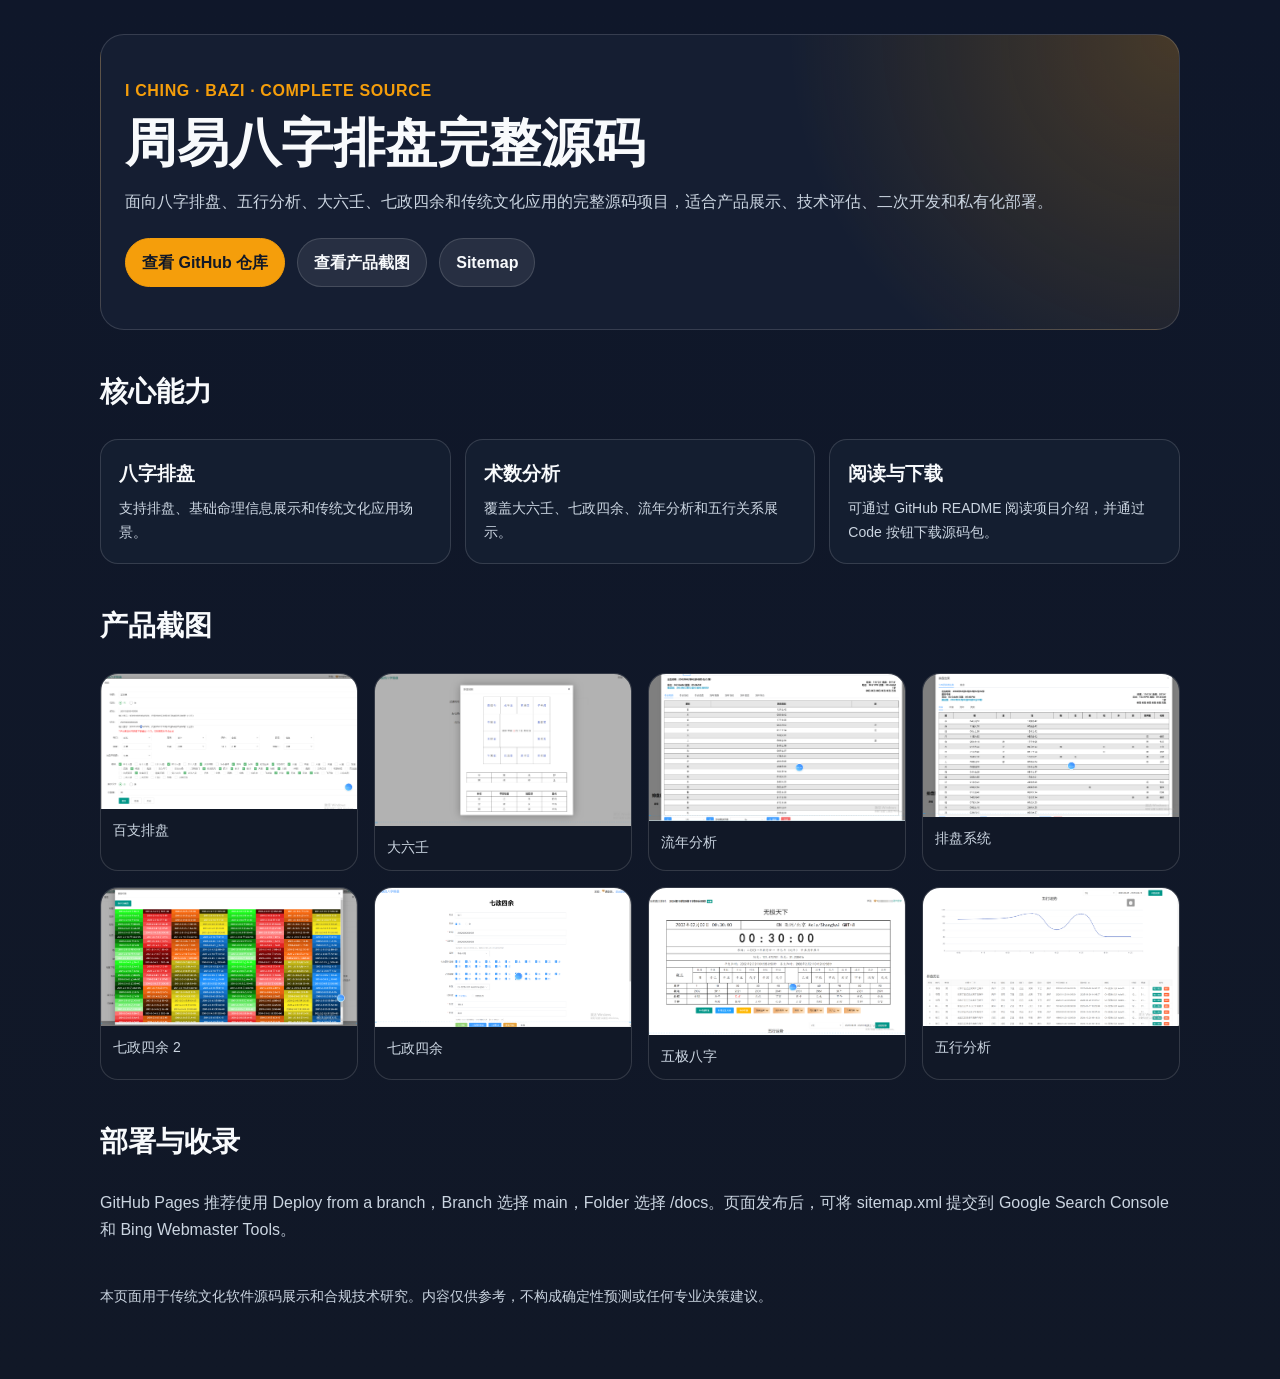
==== docs/index.html @ 068604c2 "Add files via upload" ====
<!doctype html>
<html lang="zh-CN"><head><meta charset="utf-8"><meta name="viewport" content="width=device-width, initial-scale=1"><meta name="google-site-verification" content="rrp5Uvgzi-1-rMxUBfhV3wjlNrFqzwnqiA4e3qsOLEM"><title>I Ching BaZi Complete Source</title><meta name="description" content="周易八字排盘完整源码，支持八字、五行、大六壬、七政四余和传统文化应用。"><link rel="canonical" href="https://alibabama401.github.io/I-Ching-BaZi-Complete-Source/"><meta property="og:type" content="website"><meta property="og:title" content="I Ching BaZi Complete Source"><meta property="og:description" content="周易八字排盘完整源码，适合传统文化软件、命理工具、产品展示和私有化部署。"><meta property="og:url" content="https://alibabama401.github.io/I-Ching-BaZi-Complete-Source/"><meta property="og:image" content="https://alibabama401.github.io/I-Ching-BaZi-Complete-Source/assets/Screenshots/004paipan.png"><style>:root{--bg:#0f172a;--card:#172033;--text:#f8fafc;--muted:#cbd5e1;--brand:#f59e0b;--brand2:#38bdf8;--line:rgba(255,255,255,.14)}*{box-sizing:border-box}body{margin:0;font-family:-apple-system,BlinkMacSystemFont,"Segoe UI","Microsoft YaHei",Arial,sans-serif;background:linear-gradient(180deg,#0f172a,#111827);color:var(--text);line-height:1.7}.wrap{max-width:1120px;margin:0 auto;padding:34px 20px 56px}a{color:var(--brand2);text-decoration:none}.hero{padding:42px 24px;border:1px solid var(--line);border-radius:24px;background:radial-gradient(circle at top right,rgba(245,158,11,.22),transparent 35%),rgba(23,32,51,.9)}.tag{color:var(--brand);font-weight:800;letter-spacing:.04em}h1{margin:10px 0 14px;font-size:clamp(30px,5vw,52px);line-height:1.12}h2{margin-top:38px;font-size:28px}p{color:var(--muted)}.actions{display:flex;flex-wrap:wrap;gap:12px;margin-top:22px}.btn{display:inline-block;padding:10px 16px;border-radius:999px;border:1px solid var(--line);background:rgba(255,255,255,.08);color:var(--text);font-weight:700}.btn.primary{background:var(--brand);color:#111827;border-color:var(--brand)}.grid{display:grid;grid-template-columns:repeat(auto-fit,minmax(220px,1fr));gap:14px;margin-top:18px}.card{padding:18px;border:1px solid var(--line);border-radius:18px;background:rgba(23,32,51,.82)}.card h3{margin:0 0 8px}.card p{margin:0;font-size:14px}.screenshots{display:grid;grid-template-columns:repeat(auto-fit,minmax(250px,1fr));gap:16px;margin-top:18px}figure{margin:0;overflow:hidden;border:1px solid var(--line);border-radius:18px;background:#111827}figure img{display:block;width:100%;height:auto}figcaption{padding:10px 12px;color:var(--muted);font-size:14px}footer{margin-top:42px;color:var(--muted);font-size:14px}</style><script type="application/ld+json">{"@context":"https://schema.org","@type":"SoftwareSourceCode","name":"I Ching BaZi Complete Source","description":"周易八字排盘完整源码，支持八字、五行、大六壬、七政四余和传统文化应用。","codeRepository":"https://github.com/alibabama401/I-Ching-BaZi-Complete-Source","url":"https://alibabama401.github.io/I-Ching-BaZi-Complete-Source/","applicationCategory":"LifestyleApplication","operatingSystem":"Cross-platform","image":["https://alibabama401.github.io/I-Ching-BaZi-Complete-Source/assets/Screenshots/001baizhipaipan.png","https://alibabama401.github.io/I-Ching-BaZi-Complete-Source/assets/Screenshots/004paipan.png","https://alibabama401.github.io/I-Ching-BaZi-Complete-Source/assets/Screenshots/008wuxing.png"],"isAccessibleForFree":true,"inLanguage":"zh-CN"}</script></head><body><main class="wrap"><section class="hero"><div class="tag">I CHING · BAZI · COMPLETE SOURCE</div><h1>周易八字排盘完整源码</h1><p>面向八字排盘、五行分析、大六壬、七政四余和传统文化应用的完整源码项目，适合产品展示、技术评估、二次开发和私有化部署。</p><div class="actions"><a class="btn primary" href="https://github.com/alibabama401/I-Ching-BaZi-Complete-Source">查看 GitHub 仓库</a><a class="btn" href="#screenshots">查看产品截图</a><a class="btn" href="sitemap.xml">Sitemap</a></div></section><section><h2>核心能力</h2><div class="grid"><div class="card"><h3>八字排盘</h3><p>支持排盘、基础命理信息展示和传统文化应用场景。</p></div><div class="card"><h3>术数分析</h3><p>覆盖大六壬、七政四余、流年分析和五行关系展示。</p></div><div class="card"><h3>阅读与下载</h3><p>可通过 GitHub README 阅读项目介绍，并通过 Code 按钮下载源码包。</p></div></div></section><section id="screenshots"><h2>产品截图</h2><div class="screenshots">
        <figure><img src="assets/Screenshots/001baizhipaipan.png" alt="周易八字完整源码 百支排盘 产品截图" loading="lazy"><figcaption>百支排盘</figcaption></figure>
        <figure><img src="assets/Screenshots/002daliuren.png" alt="周易八字完整源码 大六壬 产品截图" loading="lazy"><figcaption>大六壬</figcaption></figure>
        <figure><img src="assets/Screenshots/003liunian.png" alt="周易八字完整源码 流年分析 产品截图" loading="lazy"><figcaption>流年分析</figcaption></figure>
        <figure><img src="assets/Screenshots/004paipan.png" alt="周易八字完整源码 排盘系统 产品截图" loading="lazy"><figcaption>排盘系统</figcaption></figure>
        <figure><img src="assets/Screenshots/005qizheng2.png" alt="周易八字完整源码 七政四余 2 产品截图" loading="lazy"><figcaption>七政四余 2</figcaption></figure>
        <figure><img src="assets/Screenshots/006qizhengsiyu.png" alt="周易八字完整源码 七政四余 产品截图" loading="lazy"><figcaption>七政四余</figcaption></figure>
        <figure><img src="assets/Screenshots/007wujibazi.png" alt="周易八字完整源码 五极八字 产品截图" loading="lazy"><figcaption>五极八字</figcaption></figure>
        <figure><img src="assets/Screenshots/008wuxing.png" alt="周易八字完整源码 五行分析 产品截图" loading="lazy"><figcaption>五行分析</figcaption></figure>
      </div></section><section><h2>部署与收录</h2><p>GitHub Pages 推荐使用 Deploy from a branch，Branch 选择 main，Folder 选择 /docs。页面发布后，可将 sitemap.xml 提交到 Google Search Console 和 Bing Webmaster Tools。</p></section><footer><p>本页面用于传统文化软件源码展示和合规技术研究。内容仅供参考，不构成确定性预测或任何专业决策建议。</p></footer></main></body></html>
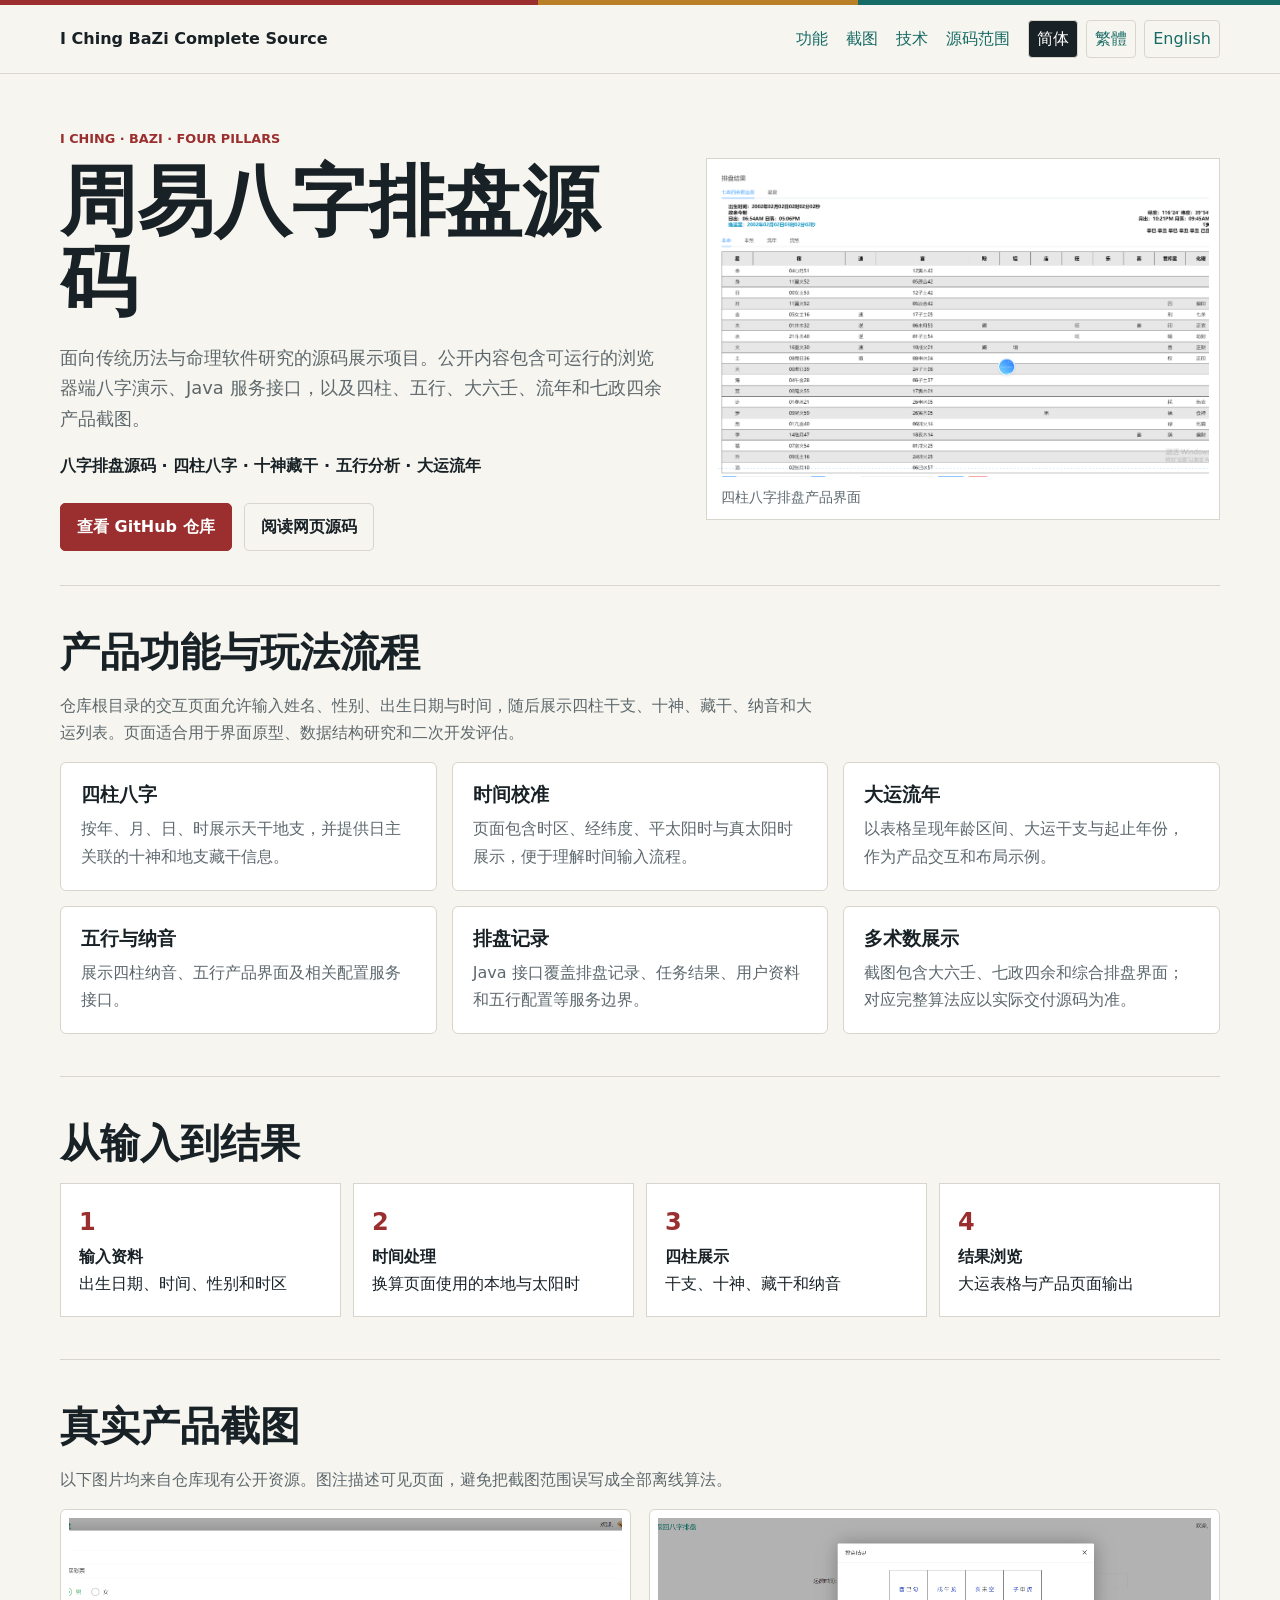
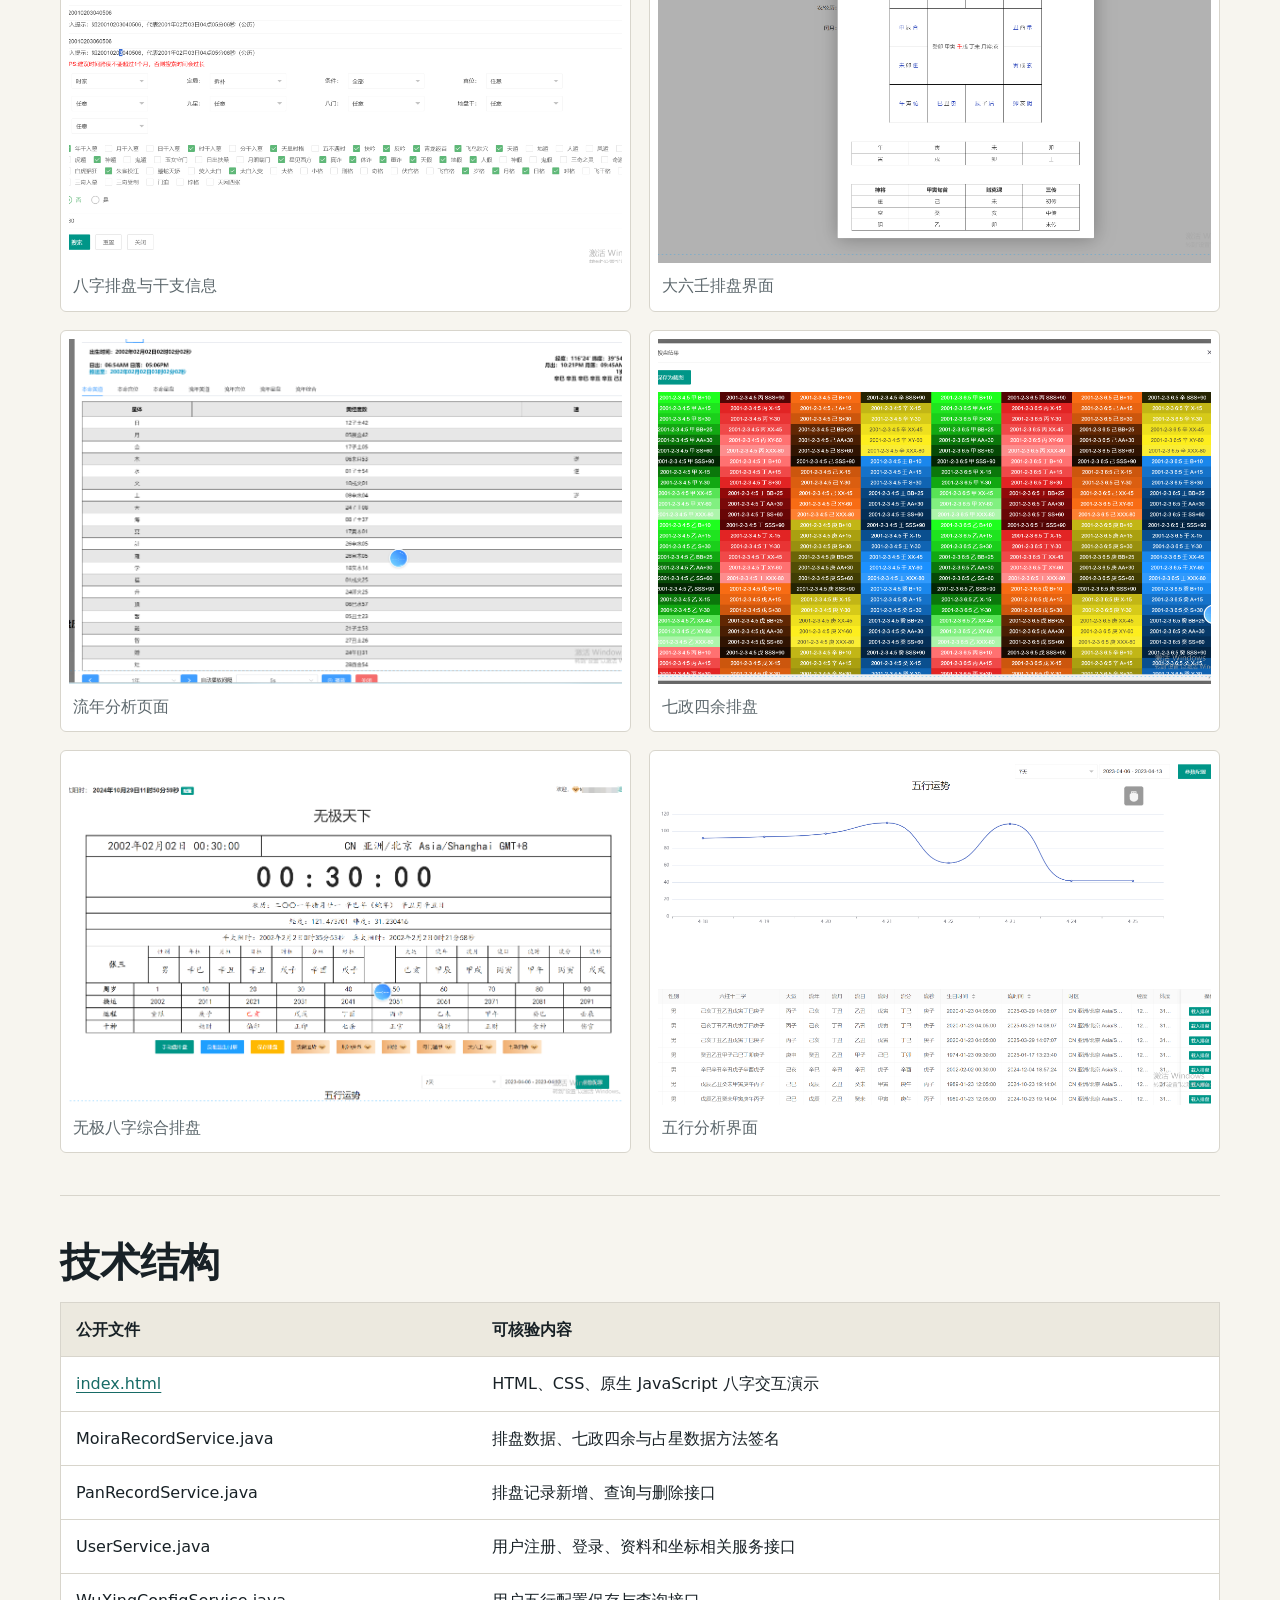
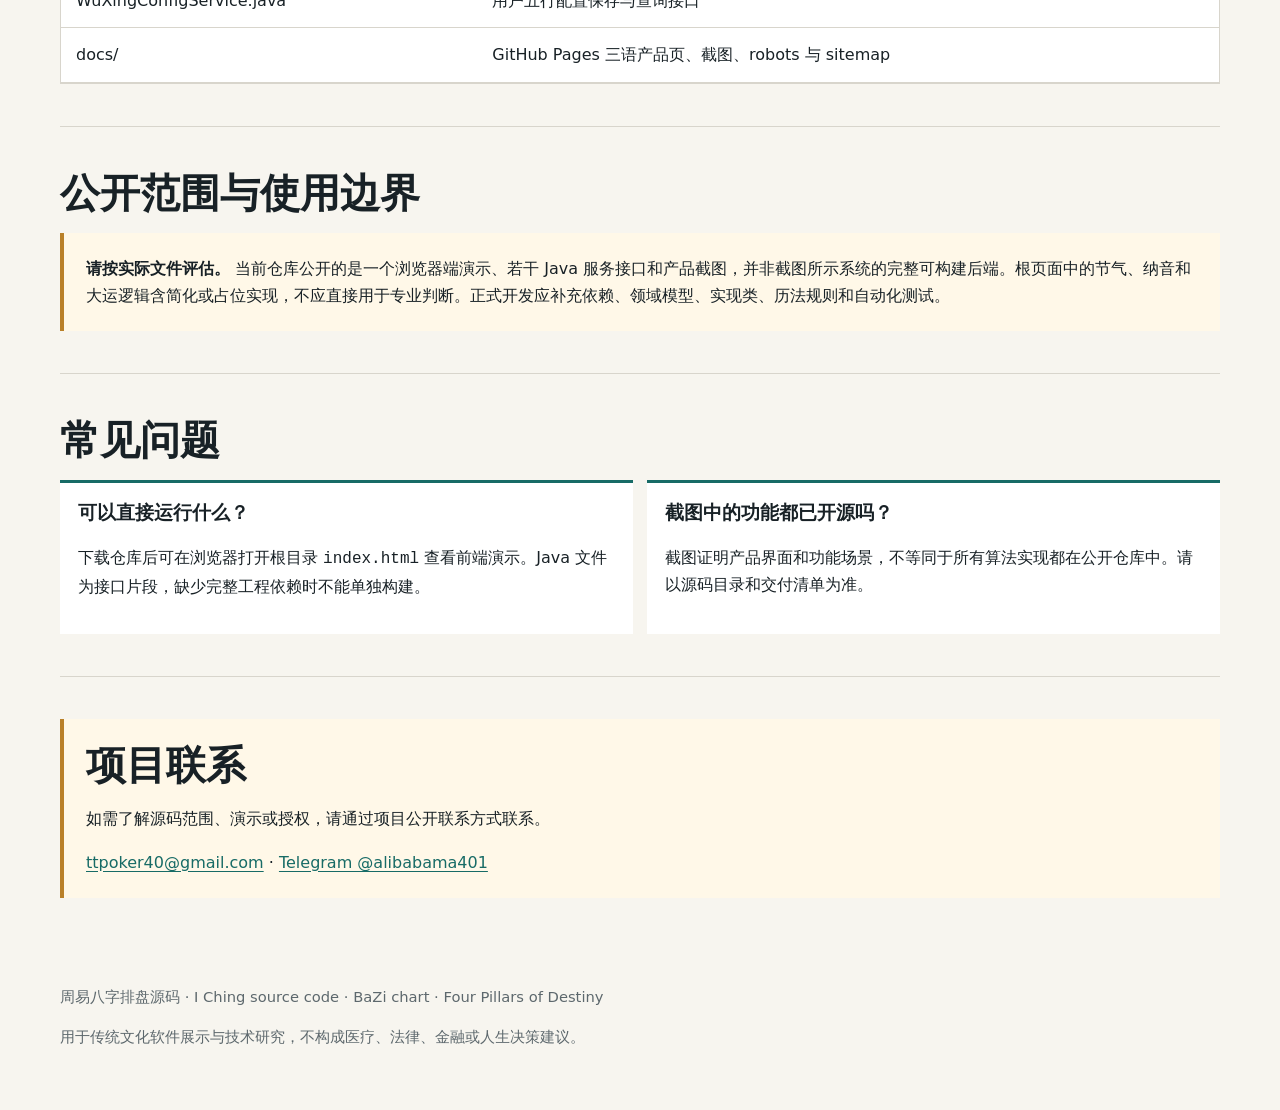
==== commit c9279134: "Add files via upload" ====
--- a/docs/index.html
+++ b/docs/index.html
@@ -1,11 +1,21 @@
-<!doctype html>
-<html lang="zh-CN"><head><meta charset="utf-8"><meta name="viewport" content="width=device-width, initial-scale=1"><meta name="google-site-verification" content="rrp5Uvgzi-1-rMxUBfhV3wjlNrFqzwnqiA4e3qsOLEM"><title>I Ching BaZi Complete Source</title><meta name="description" content="周易八字排盘完整源码，支持八字、五行、大六壬、七政四余和传统文化应用。"><link rel="canonical" href="https://alibabama401.github.io/I-Ching-BaZi-Complete-Source/"><meta property="og:type" content="website"><meta property="og:title" content="I Ching BaZi Complete Source"><meta property="og:description" content="周易八字排盘完整源码，适合传统文化软件、命理工具、产品展示和私有化部署。"><meta property="og:url" content="https://alibabama401.github.io/I-Ching-BaZi-Complete-Source/"><meta property="og:image" content="https://alibabama401.github.io/I-Ching-BaZi-Complete-Source/assets/Screenshots/004paipan.png"><style>:root{--bg:#0f172a;--card:#172033;--text:#f8fafc;--muted:#cbd5e1;--brand:#f59e0b;--brand2:#38bdf8;--line:rgba(255,255,255,.14)}*{box-sizing:border-box}body{margin:0;font-family:-apple-system,BlinkMacSystemFont,"Segoe UI","Microsoft YaHei",Arial,sans-serif;background:linear-gradient(180deg,#0f172a,#111827);color:var(--text);line-height:1.7}.wrap{max-width:1120px;margin:0 auto;padding:34px 20px 56px}a{color:var(--brand2);text-decoration:none}.hero{padding:42px 24px;border:1px solid var(--line);border-radius:24px;background:radial-gradient(circle at top right,rgba(245,158,11,.22),transparent 35%),rgba(23,32,51,.9)}.tag{color:var(--brand);font-weight:800;letter-spacing:.04em}h1{margin:10px 0 14px;font-size:clamp(30px,5vw,52px);line-height:1.12}h2{margin-top:38px;font-size:28px}p{color:var(--muted)}.actions{display:flex;flex-wrap:wrap;gap:12px;margin-top:22px}.btn{display:inline-block;padding:10px 16px;border-radius:999px;border:1px solid var(--line);background:rgba(255,255,255,.08);color:var(--text);font-weight:700}.btn.primary{background:var(--brand);color:#111827;border-color:var(--brand)}.grid{display:grid;grid-template-columns:repeat(auto-fit,minmax(220px,1fr));gap:14px;margin-top:18px}.card{padding:18px;border:1px solid var(--line);border-radius:18px;background:rgba(23,32,51,.82)}.card h3{margin:0 0 8px}.card p{margin:0;font-size:14px}.screenshots{display:grid;grid-template-columns:repeat(auto-fit,minmax(250px,1fr));gap:16px;margin-top:18px}figure{margin:0;overflow:hidden;border:1px solid var(--line);border-radius:18px;background:#111827}figure img{display:block;width:100%;height:auto}figcaption{padding:10px 12px;color:var(--muted);font-size:14px}footer{margin-top:42px;color:var(--muted);font-size:14px}</style><script type="application/ld+json">{"@context":"https://schema.org","@type":"SoftwareSourceCode","name":"I Ching BaZi Complete Source","description":"周易八字排盘完整源码，支持八字、五行、大六壬、七政四余和传统文化应用。","codeRepository":"https://github.com/alibabama401/I-Ching-BaZi-Complete-Source","url":"https://alibabama401.github.io/I-Ching-BaZi-Complete-Source/","applicationCategory":"LifestyleApplication","operatingSystem":"Cross-platform","image":["https://alibabama401.github.io/I-Ching-BaZi-Complete-Source/assets/Screenshots/001baizhipaipan.png","https://alibabama401.github.io/I-Ching-BaZi-Complete-Source/assets/Screenshots/004paipan.png","https://alibabama401.github.io/I-Ching-BaZi-Complete-Source/assets/Screenshots/008wuxing.png"],"isAccessibleForFree":true,"inLanguage":"zh-CN"}</script></head><body><main class="wrap"><section class="hero"><div class="tag">I CHING · BAZI · COMPLETE SOURCE</div><h1>周易八字排盘完整源码</h1><p>面向八字排盘、五行分析、大六壬、七政四余和传统文化应用的完整源码项目，适合产品展示、技术评估、二次开发和私有化部署。</p><div class="actions"><a class="btn primary" href="https://github.com/alibabama401/I-Ching-BaZi-Complete-Source">查看 GitHub 仓库</a><a class="btn" href="#screenshots">查看产品截图</a><a class="btn" href="sitemap.xml">Sitemap</a></div></section><section><h2>核心能力</h2><div class="grid"><div class="card"><h3>八字排盘</h3><p>支持排盘、基础命理信息展示和传统文化应用场景。</p></div><div class="card"><h3>术数分析</h3><p>覆盖大六壬、七政四余、流年分析和五行关系展示。</p></div><div class="card"><h3>阅读与下载</h3><p>可通过 GitHub README 阅读项目介绍，并通过 Code 按钮下载源码包。</p></div></div></section><section id="screenshots"><h2>产品截图</h2><div class="screenshots">
-        <figure><img src="assets/Screenshots/001baizhipaipan.png" alt="周易八字完整源码 百支排盘 产品截图" loading="lazy"><figcaption>百支排盘</figcaption></figure>
-        <figure><img src="assets/Screenshots/002daliuren.png" alt="周易八字完整源码 大六壬 产品截图" loading="lazy"><figcaption>大六壬</figcaption></figure>
-        <figure><img src="assets/Screenshots/003liunian.png" alt="周易八字完整源码 流年分析 产品截图" loading="lazy"><figcaption>流年分析</figcaption></figure>
-        <figure><img src="assets/Screenshots/004paipan.png" alt="周易八字完整源码 排盘系统 产品截图" loading="lazy"><figcaption>排盘系统</figcaption></figure>
-        <figure><img src="assets/Screenshots/005qizheng2.png" alt="周易八字完整源码 七政四余 2 产品截图" loading="lazy"><figcaption>七政四余 2</figcaption></figure>
-        <figure><img src="assets/Screenshots/006qizhengsiyu.png" alt="周易八字完整源码 七政四余 产品截图" loading="lazy"><figcaption>七政四余</figcaption></figure>
-        <figure><img src="assets/Screenshots/007wujibazi.png" alt="周易八字完整源码 五极八字 产品截图" loading="lazy"><figcaption>五极八字</figcaption></figure>
-        <figure><img src="assets/Screenshots/008wuxing.png" alt="周易八字完整源码 五行分析 产品截图" loading="lazy"><figcaption>五行分析</figcaption></figure>
-      </div></section><section><h2>部署与收录</h2><p>GitHub Pages 推荐使用 Deploy from a branch，Branch 选择 main，Folder 选择 /docs。页面发布后，可将 sitemap.xml 提交到 Google Search Console 和 Bing Webmaster Tools。</p></section><footer><p>本页面用于传统文化软件源码展示和合规技术研究。内容仅供参考，不构成确定性预测或任何专业决策建议。</p></footer></main></body></html>
+<!doctype html>
+<html lang="zh-CN"><head><meta charset="utf-8"><meta name="google-site-verification" content="rrp5Uvgzi-1-rMxUBfhV3wjlNrFqzwnqiA4e3qsOLEM"><meta name="viewport" content="width=device-width,initial-scale=1">
+<title>周易八字排盘源码｜四柱、十神、五行与大运网页演示</title>
+<meta name="description" content="周易八字排盘源码与产品展示：浏览器端四柱、十神、藏干、纳音、真太阳时和大运流年演示，并展示五行、大六壬与七政四余产品界面。">
+<meta name="robots" content="index,follow,max-image-preview:large,max-snippet:-1,max-video-preview:-1">
+<link rel="canonical" href="https://alibabama401.github.io/I-Ching-BaZi-Complete-Source/">
+<link rel="alternate" hreflang="zh-CN" href="https://alibabama401.github.io/I-Ching-BaZi-Complete-Source/zh-cn/"><link rel="alternate" hreflang="zh-Hant" href="https://alibabama401.github.io/I-Ching-BaZi-Complete-Source/zh-tw/"><link rel="alternate" hreflang="en" href="https://alibabama401.github.io/I-Ching-BaZi-Complete-Source/en/"><link rel="alternate" hreflang="x-default" href="https://alibabama401.github.io/I-Ching-BaZi-Complete-Source/">
+<meta property="og:type" content="website"><meta property="og:locale" content="zh_CN"><meta property="og:title" content="周易八字排盘源码｜四柱、十神、五行与大运网页演示"><meta property="og:description" content="可核验的八字排盘网页演示、Java 服务接口与八张真实产品截图。"><meta property="og:url" content="https://alibabama401.github.io/I-Ching-BaZi-Complete-Source/"><meta property="og:image" content="https://alibabama401.github.io/I-Ching-BaZi-Complete-Source/assets/Screenshots/004paipan.png"><meta name="twitter:card" content="summary_large_image">
+<link rel="stylesheet" href="assets/site.css">
+<script type="application/ld+json">{"@context":"https://schema.org","@type":"CollectionPage","name":"周易八字排盘源码","url":"https://alibabama401.github.io/I-Ching-BaZi-Complete-Source/","description":"浏览器端四柱、十神、藏干、纳音、真太阳时和大运流年演示，并展示五行、大六壬与七政四余产品界面。","inLanguage":"zh-CN","image":"https://alibabama401.github.io/I-Ching-BaZi-Complete-Source/assets/Screenshots/004paipan.png","mainEntity":{"@type":"SoftwareSourceCode","name":"I Ching BaZi Complete Source","codeRepository":"https://github.com/alibabama401/I-Ching-BaZi-Complete-Source","programmingLanguage":["HTML","JavaScript","Java"],"license":"https://github.com/alibabama401/I-Ching-BaZi-Complete-Source/blob/main/LICENSE"}}</script></head>
+<body><div class="topline"></div><header><div class="wrap nav"><a class="brand" href="./">I Ching BaZi Complete Source</a><nav class="navlinks" aria-label="主要导航"><a href="#features">功能</a><a href="#screenshots">截图</a><a href="#technology">技术</a><a href="#scope">源码范围</a><span class="languages"><a href="zh-cn/" hreflang="zh-CN" aria-current="page">简体</a><a href="zh-tw/" hreflang="zh-Hant">繁體</a><a href="en/" hreflang="en">English</a></span></nav></div></header>
+<main class="wrap"><section class="hero"><div><div class="eyebrow">I Ching · BaZi · Four Pillars</div><h1>周易八字排盘源码</h1><p class="intro">面向传统历法与命理软件研究的源码展示项目。公开内容包含可运行的浏览器端八字演示、Java 服务接口，以及四柱、五行、大六壬、流年和七政四余产品截图。</p><p class="keyword-line">八字排盘源码 · 四柱八字 · 十神藏干 · 五行分析 · 大运流年</p><div class="actions"><a class="button" href="https://github.com/alibabama401/I-Ching-BaZi-Complete-Source">查看 GitHub 仓库</a><a class="button secondary" href="https://github.com/alibabama401/I-Ching-BaZi-Complete-Source/blob/main/index.html">阅读网页源码</a></div></div><figure class="hero-media"><img src="assets/Screenshots/004paipan.png" alt="周易八字四柱排盘产品界面" fetchpriority="high"><figcaption>四柱八字排盘产品界面</figcaption></figure></section>
+<section class="section" id="features"><h2>产品功能与玩法流程</h2><p class="lede">仓库根目录的交互页面允许输入姓名、性别、出生日期与时间，随后展示四柱干支、十神、藏干、纳音和大运列表。页面适合用于界面原型、数据结构研究和二次开发评估。</p><div class="grid"><article class="card"><h3>四柱八字</h3><p>按年、月、日、时展示天干地支，并提供日主关联的十神和地支藏干信息。</p></article><article class="card"><h3>时间校准</h3><p>页面包含时区、经纬度、平太阳时与真太阳时展示，便于理解时间输入流程。</p></article><article class="card"><h3>大运流年</h3><p>以表格呈现年龄区间、大运干支与起止年份，作为产品交互和布局示例。</p></article><article class="card"><h3>五行与纳音</h3><p>展示四柱纳音、五行产品界面及相关配置服务接口。</p></article><article class="card"><h3>排盘记录</h3><p>Java 接口覆盖排盘记录、任务结果、用户资料和五行配置等服务边界。</p></article><article class="card"><h3>多术数展示</h3><p>截图包含大六壬、七政四余和综合排盘界面；对应完整算法应以实际交付源码为准。</p></article></div></section>
+<section class="section"><h2>从输入到结果</h2><div class="flow"><div><strong>输入资料</strong><br>出生日期、时间、性别和时区</div><div><strong>时间处理</strong><br>换算页面使用的本地与太阳时</div><div><strong>四柱展示</strong><br>干支、十神、藏干和纳音</div><div><strong>结果浏览</strong><br>大运表格与产品页面输出</div></div></section>
+<section class="section" id="screenshots"><h2>真实产品截图</h2><p class="lede">以下图片均来自仓库现有公开资源。图注描述可见页面，避免把截图范围误写成全部离线算法。</p><div class="gallery"><figure><a href="assets/Screenshots/001baizhipaipan.png"><img src="assets/Screenshots/001baizhipaipan.png" alt="八字排盘与干支信息产品截图" decoding="async"></a><figcaption>八字排盘与干支信息</figcaption></figure><figure><a href="assets/Screenshots/002daliuren.png"><img src="assets/Screenshots/002daliuren.png" alt="大六壬排盘产品截图" decoding="async"></a><figcaption>大六壬排盘界面</figcaption></figure><figure><a href="assets/Screenshots/003liunian.png"><img src="assets/Screenshots/003liunian.png" alt="八字流年分析页面截图" decoding="async"></a><figcaption>流年分析页面</figcaption></figure><figure><a href="assets/Screenshots/005qizheng2.png"><img src="assets/Screenshots/005qizheng2.png" alt="七政四余排盘产品截图" decoding="async"></a><figcaption>七政四余排盘</figcaption></figure><figure><a href="assets/Screenshots/007wujibazi.png"><img src="assets/Screenshots/007wujibazi.png" alt="无极八字综合排盘截图" decoding="async"></a><figcaption>无极八字综合排盘</figcaption></figure><figure><a href="assets/Screenshots/008wuxing.png"><img src="assets/Screenshots/008wuxing.png" alt="八字五行分析产品截图" decoding="async"></a><figcaption>五行分析界面</figcaption></figure></div></section>
+<section class="section" id="technology"><h2>技术结构</h2><div class="table-wrap"><table><thead><tr><th>公开文件</th><th>可核验内容</th></tr></thead><tbody><tr><td><a href="https://github.com/alibabama401/I-Ching-BaZi-Complete-Source/blob/main/index.html">index.html</a></td><td>HTML、CSS、原生 JavaScript 八字交互演示</td></tr><tr><td>MoiraRecordService.java</td><td>排盘数据、七政四余与占星数据方法签名</td></tr><tr><td>PanRecordService.java</td><td>排盘记录新增、查询与删除接口</td></tr><tr><td>UserService.java</td><td>用户注册、登录、资料和坐标相关服务接口</td></tr><tr><td>WuXingConfigService.java</td><td>用户五行配置保存与查询接口</td></tr><tr><td>docs/</td><td>GitHub Pages 三语产品页、截图、robots 与 sitemap</td></tr></tbody></table></div></section>
+<section class="section" id="scope"><h2>公开范围与使用边界</h2><div class="scope"><strong>请按实际文件评估。</strong> 当前仓库公开的是一个浏览器端演示、若干 Java 服务接口和产品截图，并非截图所示系统的完整可构建后端。根页面中的节气、纳音和大运逻辑含简化或占位实现，不应直接用于专业判断。正式开发应补充依赖、领域模型、实现类、历法规则和自动化测试。</div></section>
+<section class="section"><h2>常见问题</h2><div class="faq"><article><h3>可以直接运行什么？</h3><p>下载仓库后可在浏览器打开根目录 <code>index.html</code> 查看前端演示。Java 文件为接口片段，缺少完整工程依赖时不能单独构建。</p></article><article><h3>截图中的功能都已开源吗？</h3><p>截图证明产品界面和功能场景，不等同于所有算法实现都在公开仓库中。请以源码目录和交付清单为准。</p></article></div></section>
+<section class="section"><div class="contact"><h2>项目联系</h2><p>如需了解源码范围、演示或授权，请通过项目公开联系方式联系。</p><a href="mailto:ttpoker40@gmail.com">ttpoker40@gmail.com</a> · <a href="https://t.me/alibabama401">Telegram @alibabama401</a></div></section></main>
+<footer class="wrap"><p>周易八字排盘源码 · I Ching source code · BaZi chart · Four Pillars of Destiny</p><p>用于传统文化软件展示与技术研究，不构成医疗、法律、金融或人生决策建议。</p></footer></body></html>
+
--- a/docs/assets/site.css
+++ b/docs/assets/site.css
@@ -0,0 +1 @@
+:root{--ink:#182126;--muted:#5d686d;--paper:#f7f5ef;--surface:#fff;--line:#d8d5cc;--brand:#9b2f2f;--accent:#176b66;--gold:#b98028;--max:1160px}*{box-sizing:border-box}html{scroll-behavior:smooth}body{margin:0;background:var(--paper);color:var(--ink);font:16px/1.7 system-ui,-apple-system,"Segoe UI","Noto Sans SC","Microsoft YaHei",sans-serif}a{color:var(--accent);text-underline-offset:3px}img{max-width:100%;height:auto}.wrap{width:min(calc(100% - 36px),var(--max));margin:auto}.topline{height:5px;background:linear-gradient(90deg,var(--brand) 0 42%,var(--gold) 42% 67%,var(--accent) 67%)}header{position:sticky;top:0;z-index:10;border-bottom:1px solid var(--line);background:rgba(247,245,239,.96);backdrop-filter:blur(12px)}.nav{min-height:68px;display:flex;align-items:center;justify-content:space-between;gap:24px}.brand{font-weight:800;color:var(--ink);text-decoration:none}.navlinks{display:flex;align-items:center;gap:18px;flex-wrap:wrap}.navlinks a{text-decoration:none}.languages{display:flex;gap:8px}.languages a{padding:4px 8px;border:1px solid var(--line);border-radius:4px}.languages [aria-current=page]{background:var(--ink);color:#fff}.hero{display:grid;grid-template-columns:1.08fr .92fr;gap:42px;align-items:center;padding:54px 0 34px}.eyebrow{font-size:.8rem;font-weight:800;color:var(--brand);text-transform:uppercase}.hero h1{font-size:clamp(2.25rem,6vw,4.8rem);line-height:1.05;margin:12px 0 20px;letter-spacing:0}.intro{font-size:1.12rem;color:var(--muted);max-width:68ch}.keyword-line{font-weight:700;color:var(--ink)}.actions{display:flex;gap:12px;flex-wrap:wrap;margin-top:24px}.button{display:inline-flex;align-items:center;min-height:44px;padding:9px 16px;background:var(--brand);border:1px solid var(--brand);border-radius:5px;color:#fff;text-decoration:none;font-weight:750}.button.secondary{background:transparent;color:var(--ink);border-color:var(--line)}.hero-media{margin:0;background:var(--surface);border:1px solid var(--line);padding:10px}.hero-media img{display:block;width:100%;aspect-ratio:16/10;object-fit:cover}.hero-media figcaption{padding:8px 4px 0;color:var(--muted);font-size:.9rem}.section{padding:42px 0;border-top:1px solid var(--line)}h2{font-size:clamp(1.65rem,4vw,2.5rem);line-height:1.2;margin:0 0 16px}h3{line-height:1.3}.lede{max-width:75ch;color:var(--muted)}.grid{display:grid;grid-template-columns:repeat(3,1fr);gap:15px}.card{background:var(--surface);border:1px solid var(--line);padding:20px;border-radius:6px}.card h3{margin:0 0 8px}.card p{margin:0;color:var(--muted)}.gallery{display:grid;grid-template-columns:repeat(2,1fr);gap:18px}.gallery figure{margin:0;background:var(--surface);border:1px solid var(--line);padding:8px;border-radius:6px}.gallery img{display:block;width:100%;aspect-ratio:16/10;object-fit:cover}.gallery figcaption{padding:9px 4px 3px;color:var(--muted)}.table-wrap{overflow-x:auto;background:var(--surface);border:1px solid var(--line)}table{width:100%;border-collapse:collapse}th,td{text-align:left;vertical-align:top;padding:13px 15px;border-bottom:1px solid var(--line)}th{background:#ece9df}.flow{display:grid;grid-template-columns:repeat(4,1fr);gap:12px;counter-reset:step}.flow div{background:var(--surface);border:1px solid var(--line);padding:18px}.flow div:before{counter-increment:step;content:counter(step);display:block;color:var(--brand);font-weight:900;font-size:1.5rem}.scope,.contact{padding:22px;border-left:4px solid var(--gold);background:#fff8e8}.faq{display:grid;grid-template-columns:repeat(2,1fr);gap:14px}.faq article{border-top:3px solid var(--accent);background:var(--surface);padding:18px}.faq h3{margin-top:0}.related{display:flex;gap:10px;flex-wrap:wrap}.related a{padding:8px 12px;border:1px solid var(--line);background:var(--surface)}footer{padding:30px 0 48px;color:var(--muted);font-size:.92rem}@media(max-width:820px){header{position:static}.nav{align-items:flex-start;padding:14px 0}.nav,.navlinks{flex-direction:column;gap:10px}.hero{grid-template-columns:1fr;padding-top:34px}.grid,.flow{grid-template-columns:1fr 1fr}}@media(max-width:560px){.wrap{width:min(calc(100% - 24px),var(--max))}.grid,.gallery,.flow,.faq{grid-template-columns:1fr}.hero h1{font-size:2.35rem}.languages{flex-wrap:wrap}}
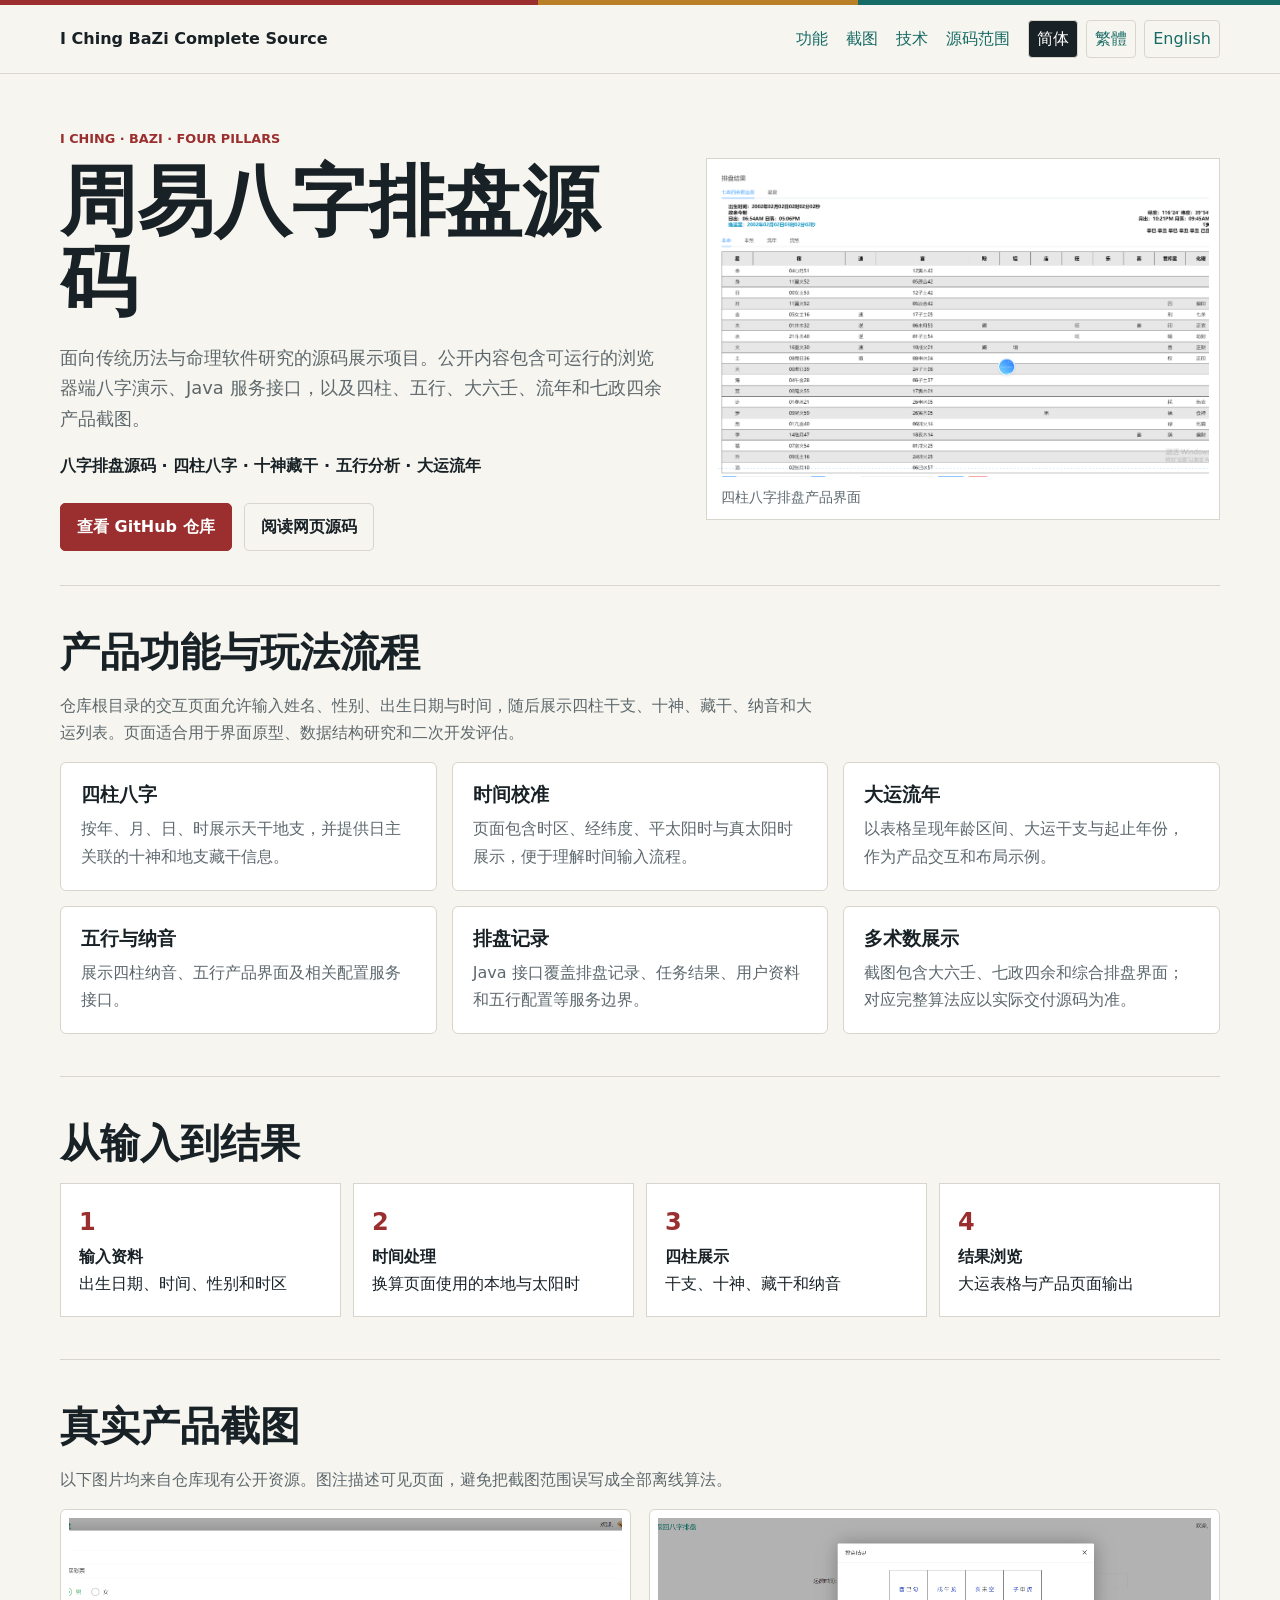
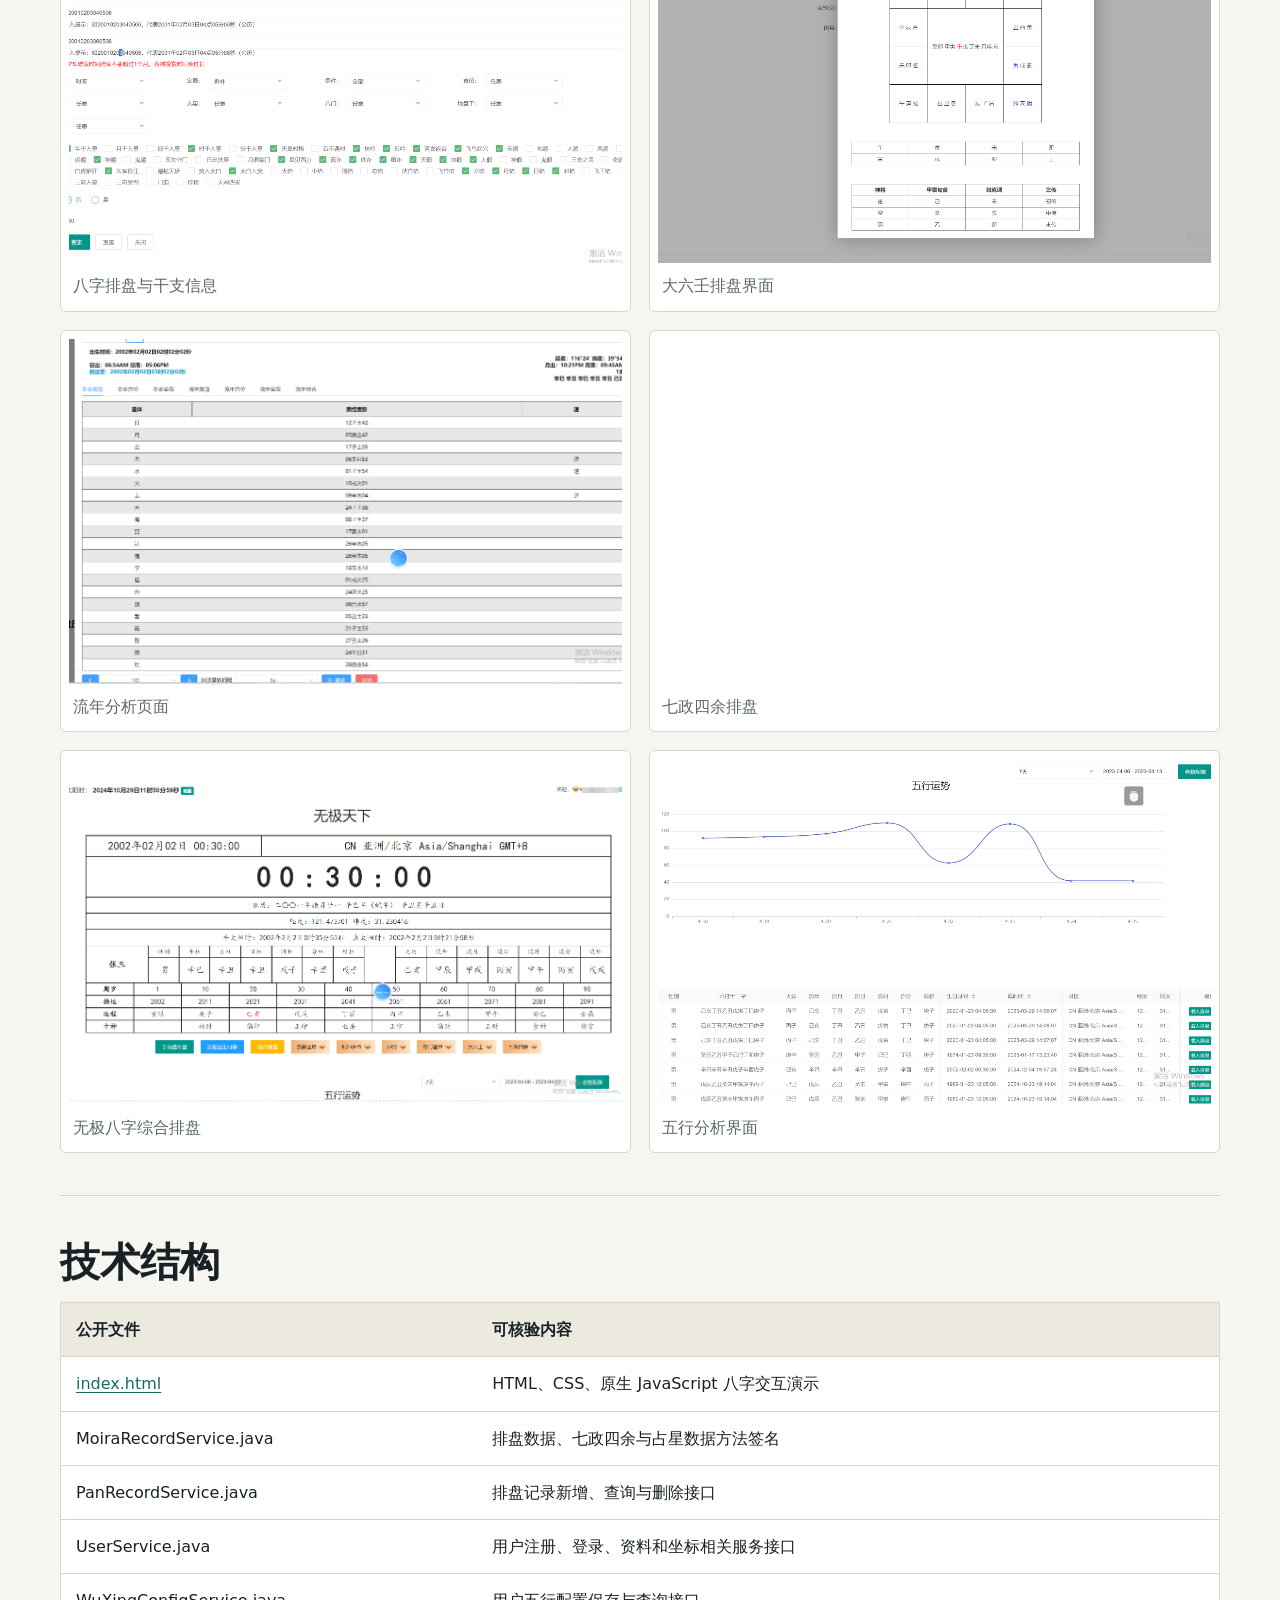
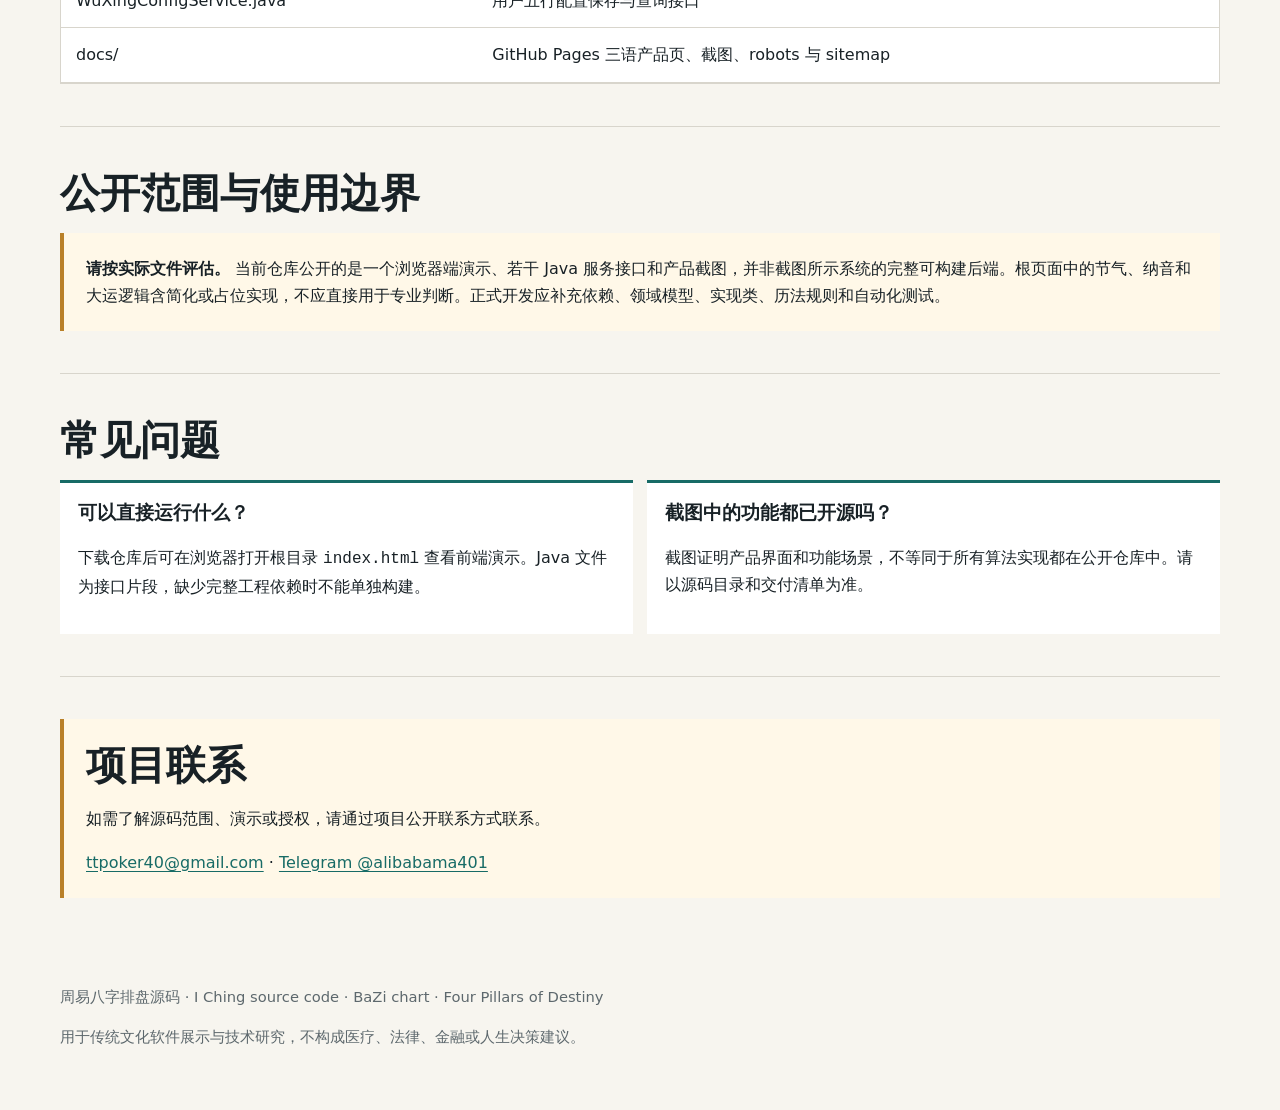
==== commit f438a2be: "Update index.html" ====
--- a/docs/index.html
+++ b/docs/index.html
@@ -1,21 +1,21 @@
-<!doctype html>
-<html lang="zh-CN"><head><meta charset="utf-8"><meta name="google-site-verification" content="rrp5Uvgzi-1-rMxUBfhV3wjlNrFqzwnqiA4e3qsOLEM"><meta name="viewport" content="width=device-width,initial-scale=1">
-<title>周易八字排盘源码｜四柱、十神、五行与大运网页演示</title>
-<meta name="description" content="周易八字排盘源码与产品展示：浏览器端四柱、十神、藏干、纳音、真太阳时和大运流年演示，并展示五行、大六壬与七政四余产品界面。">
-<meta name="robots" content="index,follow,max-image-preview:large,max-snippet:-1,max-video-preview:-1">
-<link rel="canonical" href="https://alibabama401.github.io/I-Ching-BaZi-Complete-Source/">
-<link rel="alternate" hreflang="zh-CN" href="https://alibabama401.github.io/I-Ching-BaZi-Complete-Source/zh-cn/"><link rel="alternate" hreflang="zh-Hant" href="https://alibabama401.github.io/I-Ching-BaZi-Complete-Source/zh-tw/"><link rel="alternate" hreflang="en" href="https://alibabama401.github.io/I-Ching-BaZi-Complete-Source/en/"><link rel="alternate" hreflang="x-default" href="https://alibabama401.github.io/I-Ching-BaZi-Complete-Source/">
-<meta property="og:type" content="website"><meta property="og:locale" content="zh_CN"><meta property="og:title" content="周易八字排盘源码｜四柱、十神、五行与大运网页演示"><meta property="og:description" content="可核验的八字排盘网页演示、Java 服务接口与八张真实产品截图。"><meta property="og:url" content="https://alibabama401.github.io/I-Ching-BaZi-Complete-Source/"><meta property="og:image" content="https://alibabama401.github.io/I-Ching-BaZi-Complete-Source/assets/Screenshots/004paipan.png"><meta name="twitter:card" content="summary_large_image">
-<link rel="stylesheet" href="assets/site.css">
-<script type="application/ld+json">{"@context":"https://schema.org","@type":"CollectionPage","name":"周易八字排盘源码","url":"https://alibabama401.github.io/I-Ching-BaZi-Complete-Source/","description":"浏览器端四柱、十神、藏干、纳音、真太阳时和大运流年演示，并展示五行、大六壬与七政四余产品界面。","inLanguage":"zh-CN","image":"https://alibabama401.github.io/I-Ching-BaZi-Complete-Source/assets/Screenshots/004paipan.png","mainEntity":{"@type":"SoftwareSourceCode","name":"I Ching BaZi Complete Source","codeRepository":"https://github.com/alibabama401/I-Ching-BaZi-Complete-Source","programmingLanguage":["HTML","JavaScript","Java"],"license":"https://github.com/alibabama401/I-Ching-BaZi-Complete-Source/blob/main/LICENSE"}}</script></head>
-<body><div class="topline"></div><header><div class="wrap nav"><a class="brand" href="./">I Ching BaZi Complete Source</a><nav class="navlinks" aria-label="主要导航"><a href="#features">功能</a><a href="#screenshots">截图</a><a href="#technology">技术</a><a href="#scope">源码范围</a><span class="languages"><a href="zh-cn/" hreflang="zh-CN" aria-current="page">简体</a><a href="zh-tw/" hreflang="zh-Hant">繁體</a><a href="en/" hreflang="en">English</a></span></nav></div></header>
-<main class="wrap"><section class="hero"><div><div class="eyebrow">I Ching · BaZi · Four Pillars</div><h1>周易八字排盘源码</h1><p class="intro">面向传统历法与命理软件研究的源码展示项目。公开内容包含可运行的浏览器端八字演示、Java 服务接口，以及四柱、五行、大六壬、流年和七政四余产品截图。</p><p class="keyword-line">八字排盘源码 · 四柱八字 · 十神藏干 · 五行分析 · 大运流年</p><div class="actions"><a class="button" href="https://github.com/alibabama401/I-Ching-BaZi-Complete-Source">查看 GitHub 仓库</a><a class="button secondary" href="https://github.com/alibabama401/I-Ching-BaZi-Complete-Source/blob/main/index.html">阅读网页源码</a></div></div><figure class="hero-media"><img src="assets/Screenshots/004paipan.png" alt="周易八字四柱排盘产品界面" fetchpriority="high"><figcaption>四柱八字排盘产品界面</figcaption></figure></section>
-<section class="section" id="features"><h2>产品功能与玩法流程</h2><p class="lede">仓库根目录的交互页面允许输入姓名、性别、出生日期与时间，随后展示四柱干支、十神、藏干、纳音和大运列表。页面适合用于界面原型、数据结构研究和二次开发评估。</p><div class="grid"><article class="card"><h3>四柱八字</h3><p>按年、月、日、时展示天干地支，并提供日主关联的十神和地支藏干信息。</p></article><article class="card"><h3>时间校准</h3><p>页面包含时区、经纬度、平太阳时与真太阳时展示，便于理解时间输入流程。</p></article><article class="card"><h3>大运流年</h3><p>以表格呈现年龄区间、大运干支与起止年份，作为产品交互和布局示例。</p></article><article class="card"><h3>五行与纳音</h3><p>展示四柱纳音、五行产品界面及相关配置服务接口。</p></article><article class="card"><h3>排盘记录</h3><p>Java 接口覆盖排盘记录、任务结果、用户资料和五行配置等服务边界。</p></article><article class="card"><h3>多术数展示</h3><p>截图包含大六壬、七政四余和综合排盘界面；对应完整算法应以实际交付源码为准。</p></article></div></section>
-<section class="section"><h2>从输入到结果</h2><div class="flow"><div><strong>输入资料</strong><br>出生日期、时间、性别和时区</div><div><strong>时间处理</strong><br>换算页面使用的本地与太阳时</div><div><strong>四柱展示</strong><br>干支、十神、藏干和纳音</div><div><strong>结果浏览</strong><br>大运表格与产品页面输出</div></div></section>
-<section class="section" id="screenshots"><h2>真实产品截图</h2><p class="lede">以下图片均来自仓库现有公开资源。图注描述可见页面，避免把截图范围误写成全部离线算法。</p><div class="gallery"><figure><a href="assets/Screenshots/001baizhipaipan.png"><img src="assets/Screenshots/001baizhipaipan.png" alt="八字排盘与干支信息产品截图" decoding="async"></a><figcaption>八字排盘与干支信息</figcaption></figure><figure><a href="assets/Screenshots/002daliuren.png"><img src="assets/Screenshots/002daliuren.png" alt="大六壬排盘产品截图" decoding="async"></a><figcaption>大六壬排盘界面</figcaption></figure><figure><a href="assets/Screenshots/003liunian.png"><img src="assets/Screenshots/003liunian.png" alt="八字流年分析页面截图" decoding="async"></a><figcaption>流年分析页面</figcaption></figure><figure><a href="assets/Screenshots/005qizheng2.png"><img src="assets/Screenshots/005qizheng2.png" alt="七政四余排盘产品截图" decoding="async"></a><figcaption>七政四余排盘</figcaption></figure><figure><a href="assets/Screenshots/007wujibazi.png"><img src="assets/Screenshots/007wujibazi.png" alt="无极八字综合排盘截图" decoding="async"></a><figcaption>无极八字综合排盘</figcaption></figure><figure><a href="assets/Screenshots/008wuxing.png"><img src="assets/Screenshots/008wuxing.png" alt="八字五行分析产品截图" decoding="async"></a><figcaption>五行分析界面</figcaption></figure></div></section>
-<section class="section" id="technology"><h2>技术结构</h2><div class="table-wrap"><table><thead><tr><th>公开文件</th><th>可核验内容</th></tr></thead><tbody><tr><td><a href="https://github.com/alibabama401/I-Ching-BaZi-Complete-Source/blob/main/index.html">index.html</a></td><td>HTML、CSS、原生 JavaScript 八字交互演示</td></tr><tr><td>MoiraRecordService.java</td><td>排盘数据、七政四余与占星数据方法签名</td></tr><tr><td>PanRecordService.java</td><td>排盘记录新增、查询与删除接口</td></tr><tr><td>UserService.java</td><td>用户注册、登录、资料和坐标相关服务接口</td></tr><tr><td>WuXingConfigService.java</td><td>用户五行配置保存与查询接口</td></tr><tr><td>docs/</td><td>GitHub Pages 三语产品页、截图、robots 与 sitemap</td></tr></tbody></table></div></section>
-<section class="section" id="scope"><h2>公开范围与使用边界</h2><div class="scope"><strong>请按实际文件评估。</strong> 当前仓库公开的是一个浏览器端演示、若干 Java 服务接口和产品截图，并非截图所示系统的完整可构建后端。根页面中的节气、纳音和大运逻辑含简化或占位实现，不应直接用于专业判断。正式开发应补充依赖、领域模型、实现类、历法规则和自动化测试。</div></section>
-<section class="section"><h2>常见问题</h2><div class="faq"><article><h3>可以直接运行什么？</h3><p>下载仓库后可在浏览器打开根目录 <code>index.html</code> 查看前端演示。Java 文件为接口片段，缺少完整工程依赖时不能单独构建。</p></article><article><h3>截图中的功能都已开源吗？</h3><p>截图证明产品界面和功能场景，不等同于所有算法实现都在公开仓库中。请以源码目录和交付清单为准。</p></article></div></section>
-<section class="section"><div class="contact"><h2>项目联系</h2><p>如需了解源码范围、演示或授权，请通过项目公开联系方式联系。</p><a href="mailto:ttpoker40@gmail.com">ttpoker40@gmail.com</a> · <a href="https://t.me/alibabama401">Telegram @alibabama401</a></div></section></main>
-<footer class="wrap"><p>周易八字排盘源码 · I Ching source code · BaZi chart · Four Pillars of Destiny</p><p>用于传统文化软件展示与技术研究，不构成医疗、法律、金融或人生决策建议。</p></footer></body></html>
+<!doctype html>
+<html lang="zh-CN"><head><meta charset="utf-8"><meta name="google-site-verification" content="1XxWela9pfY0YLGXtBNcGUXY9snzH7-fF3n2Zjh95lw" /><meta name="google-site-verification" content="rrp5Uvgzi-1-rMxUBfhV3wjlNrFqzwnqiA4e3qsOLEM"><meta name="viewport" content="width=device-width,initial-scale=1">
+<title>周易八字排盘源码｜四柱、十神、五行与大运网页演示</title>
+<meta name="description" content="周易八字排盘源码与产品展示：浏览器端四柱、十神、藏干、纳音、真太阳时和大运流年演示，并展示五行、大六壬与七政四余产品界面。">
+<meta name="robots" content="index,follow,max-image-preview:large,max-snippet:-1,max-video-preview:-1">
+<link rel="canonical" href="https://alibabama401.github.io/I-Ching-BaZi-Complete-Source/">
+<link rel="alternate" hreflang="zh-CN" href="https://alibabama401.github.io/I-Ching-BaZi-Complete-Source/zh-cn/"><link rel="alternate" hreflang="zh-Hant" href="https://alibabama401.github.io/I-Ching-BaZi-Complete-Source/zh-tw/"><link rel="alternate" hreflang="en" href="https://alibabama401.github.io/I-Ching-BaZi-Complete-Source/en/"><link rel="alternate" hreflang="x-default" href="https://alibabama401.github.io/I-Ching-BaZi-Complete-Source/">
+<meta property="og:type" content="website"><meta property="og:locale" content="zh_CN"><meta property="og:title" content="周易八字排盘源码｜四柱、十神、五行与大运网页演示"><meta property="og:description" content="可核验的八字排盘网页演示、Java 服务接口与八张真实产品截图。"><meta property="og:url" content="https://alibabama401.github.io/I-Ching-BaZi-Complete-Source/"><meta property="og:image" content="https://alibabama401.github.io/I-Ching-BaZi-Complete-Source/assets/Screenshots/004paipan.png"><meta name="twitter:card" content="summary_large_image">
+<link rel="stylesheet" href="assets/site.css">
+<script type="application/ld+json">{"@context":"https://schema.org","@type":"CollectionPage","name":"周易八字排盘源码","url":"https://alibabama401.github.io/I-Ching-BaZi-Complete-Source/","description":"浏览器端四柱、十神、藏干、纳音、真太阳时和大运流年演示，并展示五行、大六壬与七政四余产品界面。","inLanguage":"zh-CN","image":"https://alibabama401.github.io/I-Ching-BaZi-Complete-Source/assets/Screenshots/004paipan.png","mainEntity":{"@type":"SoftwareSourceCode","name":"I Ching BaZi Complete Source","codeRepository":"https://github.com/alibabama401/I-Ching-BaZi-Complete-Source","programmingLanguage":["HTML","JavaScript","Java"],"license":"https://github.com/alibabama401/I-Ching-BaZi-Complete-Source/blob/main/LICENSE"}}</script></head>
+<body><div class="topline"></div><header><div class="wrap nav"><a class="brand" href="./">I Ching BaZi Complete Source</a><nav class="navlinks" aria-label="主要导航"><a href="#features">功能</a><a href="#screenshots">截图</a><a href="#technology">技术</a><a href="#scope">源码范围</a><span class="languages"><a href="zh-cn/" hreflang="zh-CN" aria-current="page">简体</a><a href="zh-tw/" hreflang="zh-Hant">繁體</a><a href="en/" hreflang="en">English</a></span></nav></div></header>
+<main class="wrap"><section class="hero"><div><div class="eyebrow">I Ching · BaZi · Four Pillars</div><h1>周易八字排盘源码</h1><p class="intro">面向传统历法与命理软件研究的源码展示项目。公开内容包含可运行的浏览器端八字演示、Java 服务接口，以及四柱、五行、大六壬、流年和七政四余产品截图。</p><p class="keyword-line">八字排盘源码 · 四柱八字 · 十神藏干 · 五行分析 · 大运流年</p><div class="actions"><a class="button" href="https://github.com/alibabama401/I-Ching-BaZi-Complete-Source">查看 GitHub 仓库</a><a class="button secondary" href="https://github.com/alibabama401/I-Ching-BaZi-Complete-Source/blob/main/index.html">阅读网页源码</a></div></div><figure class="hero-media"><img src="assets/Screenshots/004paipan.png" alt="周易八字四柱排盘产品界面" fetchpriority="high"><figcaption>四柱八字排盘产品界面</figcaption></figure></section>
+<section class="section" id="features"><h2>产品功能与玩法流程</h2><p class="lede">仓库根目录的交互页面允许输入姓名、性别、出生日期与时间，随后展示四柱干支、十神、藏干、纳音和大运列表。页面适合用于界面原型、数据结构研究和二次开发评估。</p><div class="grid"><article class="card"><h3>四柱八字</h3><p>按年、月、日、时展示天干地支，并提供日主关联的十神和地支藏干信息。</p></article><article class="card"><h3>时间校准</h3><p>页面包含时区、经纬度、平太阳时与真太阳时展示，便于理解时间输入流程。</p></article><article class="card"><h3>大运流年</h3><p>以表格呈现年龄区间、大运干支与起止年份，作为产品交互和布局示例。</p></article><article class="card"><h3>五行与纳音</h3><p>展示四柱纳音、五行产品界面及相关配置服务接口。</p></article><article class="card"><h3>排盘记录</h3><p>Java 接口覆盖排盘记录、任务结果、用户资料和五行配置等服务边界。</p></article><article class="card"><h3>多术数展示</h3><p>截图包含大六壬、七政四余和综合排盘界面；对应完整算法应以实际交付源码为准。</p></article></div></section>
+<section class="section"><h2>从输入到结果</h2><div class="flow"><div><strong>输入资料</strong><br>出生日期、时间、性别和时区</div><div><strong>时间处理</strong><br>换算页面使用的本地与太阳时</div><div><strong>四柱展示</strong><br>干支、十神、藏干和纳音</div><div><strong>结果浏览</strong><br>大运表格与产品页面输出</div></div></section>
+<section class="section" id="screenshots"><h2>真实产品截图</h2><p class="lede">以下图片均来自仓库现有公开资源。图注描述可见页面，避免把截图范围误写成全部离线算法。</p><div class="gallery"><figure><a href="assets/Screenshots/001baizhipaipan.png"><img src="assets/Screenshots/001baizhipaipan.png" alt="八字排盘与干支信息产品截图" decoding="async"></a><figcaption>八字排盘与干支信息</figcaption></figure><figure><a href="assets/Screenshots/002daliuren.png"><img src="assets/Screenshots/002daliuren.png" alt="大六壬排盘产品截图" decoding="async"></a><figcaption>大六壬排盘界面</figcaption></figure><figure><a href="assets/Screenshots/003liunian.png"><img src="assets/Screenshots/003liunian.png" alt="八字流年分析页面截图" decoding="async"></a><figcaption>流年分析页面</figcaption></figure><figure><a href="assets/Screenshots/005qizheng2.png"><img src="assets/Screenshots/005qizheng2.png" alt="七政四余排盘产品截图" decoding="async"></a><figcaption>七政四余排盘</figcaption></figure><figure><a href="assets/Screenshots/007wujibazi.png"><img src="assets/Screenshots/007wujibazi.png" alt="无极八字综合排盘截图" decoding="async"></a><figcaption>无极八字综合排盘</figcaption></figure><figure><a href="assets/Screenshots/008wuxing.png"><img src="assets/Screenshots/008wuxing.png" alt="八字五行分析产品截图" decoding="async"></a><figcaption>五行分析界面</figcaption></figure></div></section>
+<section class="section" id="technology"><h2>技术结构</h2><div class="table-wrap"><table><thead><tr><th>公开文件</th><th>可核验内容</th></tr></thead><tbody><tr><td><a href="https://github.com/alibabama401/I-Ching-BaZi-Complete-Source/blob/main/index.html">index.html</a></td><td>HTML、CSS、原生 JavaScript 八字交互演示</td></tr><tr><td>MoiraRecordService.java</td><td>排盘数据、七政四余与占星数据方法签名</td></tr><tr><td>PanRecordService.java</td><td>排盘记录新增、查询与删除接口</td></tr><tr><td>UserService.java</td><td>用户注册、登录、资料和坐标相关服务接口</td></tr><tr><td>WuXingConfigService.java</td><td>用户五行配置保存与查询接口</td></tr><tr><td>docs/</td><td>GitHub Pages 三语产品页、截图、robots 与 sitemap</td></tr></tbody></table></div></section>
+<section class="section" id="scope"><h2>公开范围与使用边界</h2><div class="scope"><strong>请按实际文件评估。</strong> 当前仓库公开的是一个浏览器端演示、若干 Java 服务接口和产品截图，并非截图所示系统的完整可构建后端。根页面中的节气、纳音和大运逻辑含简化或占位实现，不应直接用于专业判断。正式开发应补充依赖、领域模型、实现类、历法规则和自动化测试。</div></section>
+<section class="section"><h2>常见问题</h2><div class="faq"><article><h3>可以直接运行什么？</h3><p>下载仓库后可在浏览器打开根目录 <code>index.html</code> 查看前端演示。Java 文件为接口片段，缺少完整工程依赖时不能单独构建。</p></article><article><h3>截图中的功能都已开源吗？</h3><p>截图证明产品界面和功能场景，不等同于所有算法实现都在公开仓库中。请以源码目录和交付清单为准。</p></article></div></section>
+<section class="section"><div class="contact"><h2>项目联系</h2><p>如需了解源码范围、演示或授权，请通过项目公开联系方式联系。</p><a href="mailto:ttpoker40@gmail.com">ttpoker40@gmail.com</a> · <a href="https://t.me/alibabama401">Telegram @alibabama401</a></div></section></main>
+<footer class="wrap"><p>周易八字排盘源码 · I Ching source code · BaZi chart · Four Pillars of Destiny</p><p>用于传统文化软件展示与技术研究，不构成医疗、法律、金融或人生决策建议。</p></footer></body></html>
 
